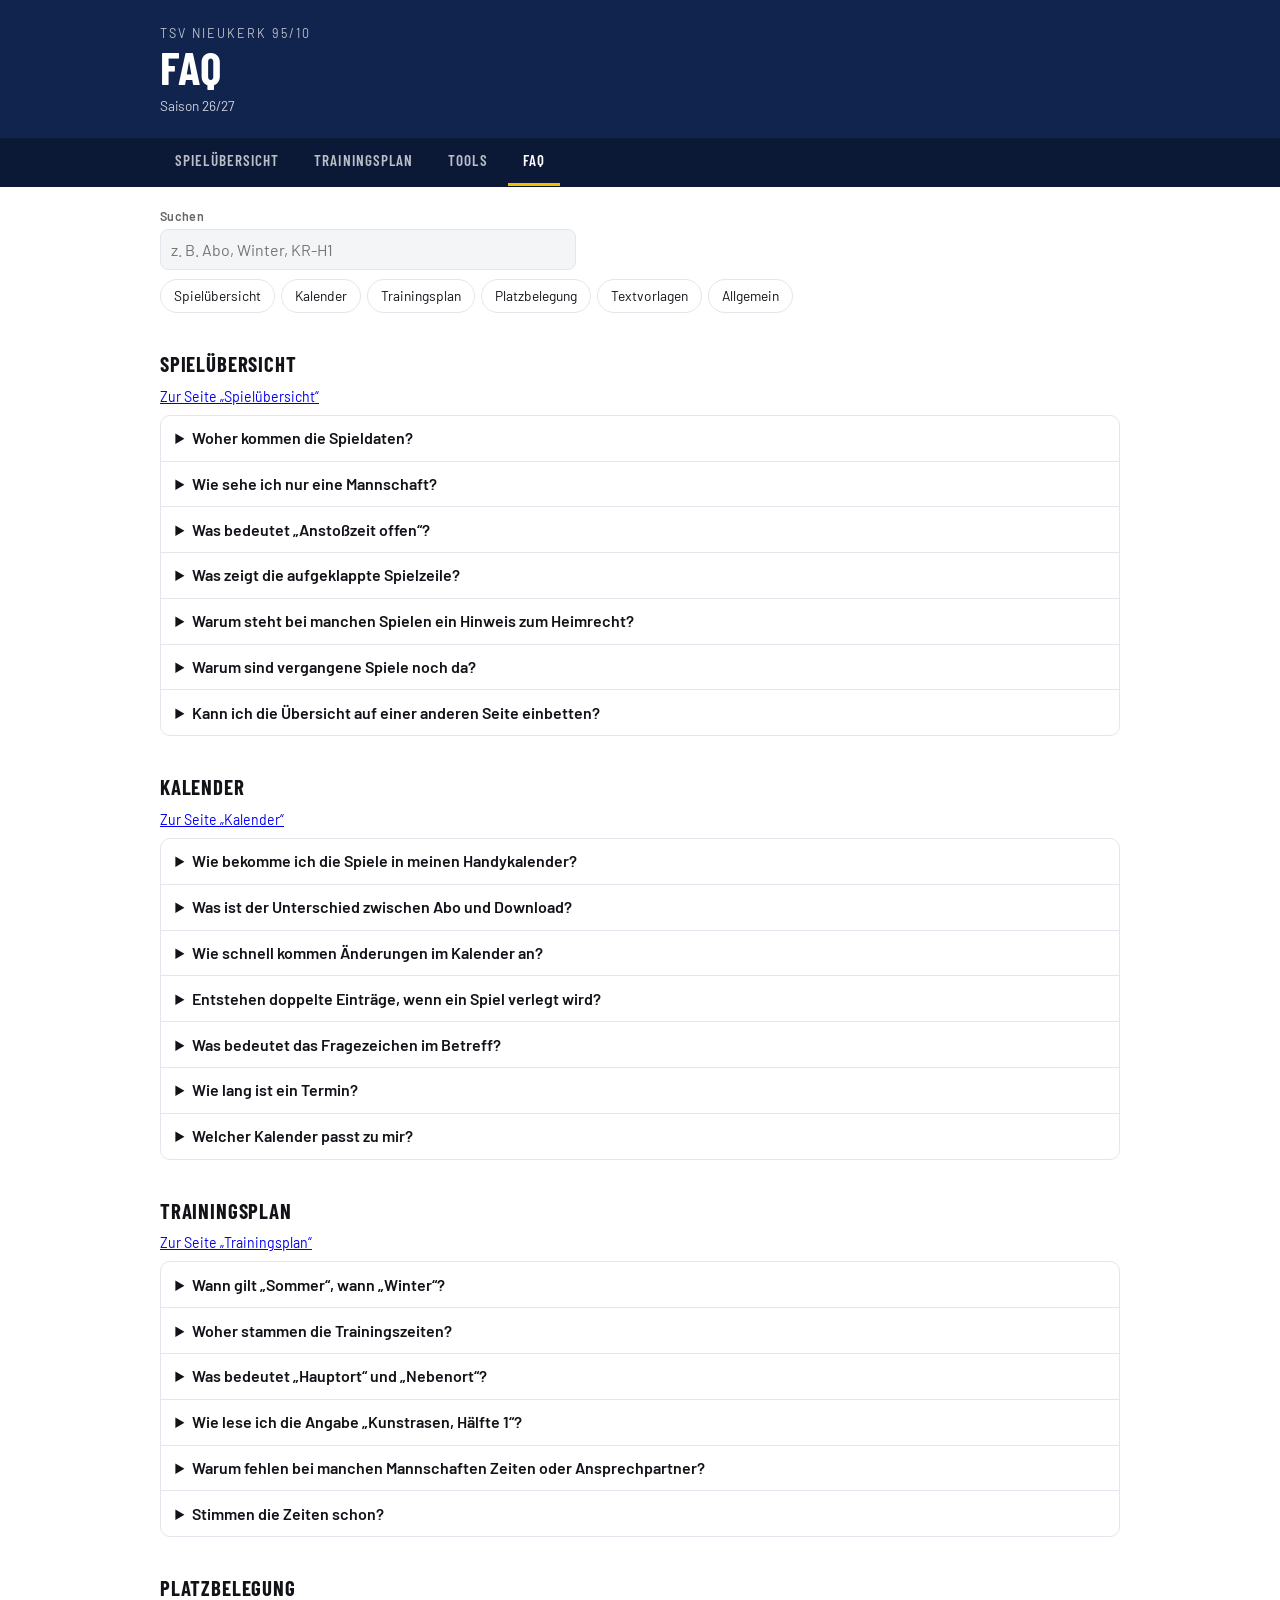
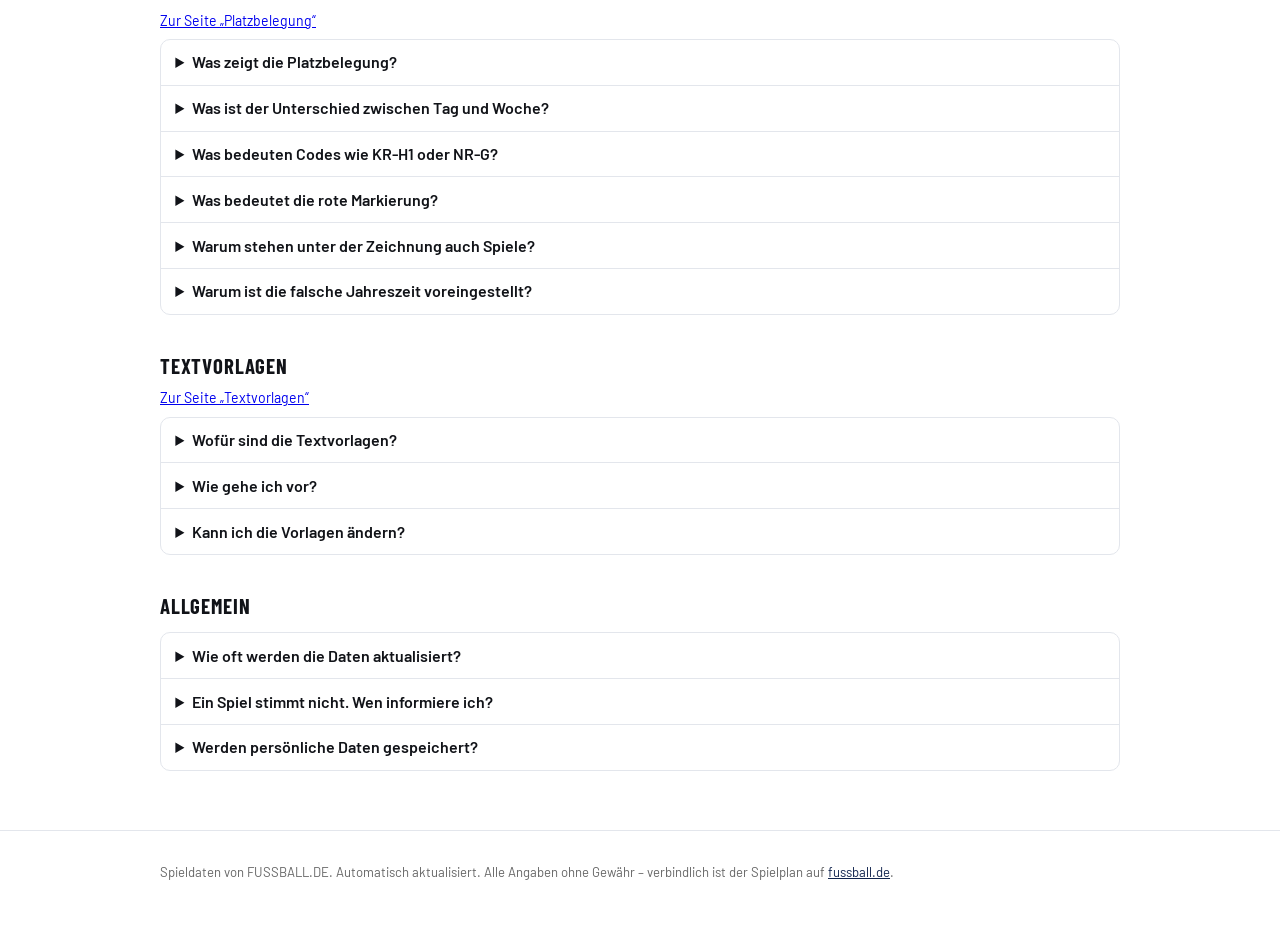
==== faq.html @ 4e0610a3 "Trainingsplan: Orte, Saisons und Platzcodes, Platzbelegung mit zwei Plätzen und Wochenplan, neue FAQ" ====
<!DOCTYPE html>
<html lang="de">
<head>
<meta charset="utf-8">
<meta name="viewport" content="width=device-width, initial-scale=1">
<title>TSV Nieukerk 95/10 – FAQ</title>
<meta name="description" content="Häufige Fragen zu Spielübersicht, Kalender, Trainingsplan, Platzbelegung und Textvorlagen.">
<meta name="theme-color" content="#11244e">
<link rel="icon" href="assets/img/favicon.svg" type="image/svg+xml">
<link rel="stylesheet" href="assets/css/fonts.css">
<link rel="stylesheet" href="assets/css/style.css">
</head>
<body>

<header class="kopf" id="kopf"></header>
<nav class="hauptnav" id="hauptnav" aria-label="Bereiche"></nav>

<main class="inhalt">
  <div id="faqbereich">
    <p class="hinweis">Einen Moment …</p>
  </div>
</main>

<footer class="fuss" id="fuss"></footer>

<script src="assets/js/seite.js"></script>
<script src="assets/js/faq.js"></script>
</body>
</html>
---- assets/css/fonts.css ----
/* Automatisch erzeugt von scripts/fetch_fonts.py.
 * Nicht von Hand aendern - stattdessen die Liste SCHRIFTEN
 * im Skript anpassen und es erneut ausfuehren.
 */

@font-face {
  font-family: 'Barlow';
  font-style: normal;
  font-weight: 400;
  font-display: swap;
  src: url('../fonts/barlow-400-normal-latin-ext.woff2') format('woff2');
  unicode-range: U+0100-02BA, U+02BD-02C5, U+02C7-02CC, U+02CE-02D7, U+02DD-02FF, U+0304, U+0308, U+0329, U+1D00-1DBF, U+1E00-1E9F, U+1EF2-1EFF, U+2020, U+20A0-20AB, U+20AD-20C4, U+2113, U+2C60-2C7F, U+A720-A7FF;
}

@font-face {
  font-family: 'Barlow';
  font-style: normal;
  font-weight: 400;
  font-display: swap;
  src: url('../fonts/barlow-400-normal-latin.woff2') format('woff2');
  unicode-range: U+0000-00FF, U+0131, U+0152-0153, U+02BB-02BC, U+02C6, U+02DA, U+02DC, U+0304, U+0308, U+0329, U+2000-206F, U+20AC, U+2122, U+2191, U+2193, U+2212, U+2215, U+FEFF, U+FFFD;
}

@font-face {
  font-family: 'Barlow';
  font-style: normal;
  font-weight: 600;
  font-display: swap;
  src: url('../fonts/barlow-600-normal-latin-ext.woff2') format('woff2');
  unicode-range: U+0100-02BA, U+02BD-02C5, U+02C7-02CC, U+02CE-02D7, U+02DD-02FF, U+0304, U+0308, U+0329, U+1D00-1DBF, U+1E00-1E9F, U+1EF2-1EFF, U+2020, U+20A0-20AB, U+20AD-20C4, U+2113, U+2C60-2C7F, U+A720-A7FF;
}

@font-face {
  font-family: 'Barlow';
  font-style: normal;
  font-weight: 600;
  font-display: swap;
  src: url('../fonts/barlow-600-normal-latin.woff2') format('woff2');
  unicode-range: U+0000-00FF, U+0131, U+0152-0153, U+02BB-02BC, U+02C6, U+02DA, U+02DC, U+0304, U+0308, U+0329, U+2000-206F, U+20AC, U+2122, U+2191, U+2193, U+2212, U+2215, U+FEFF, U+FFFD;
}

@font-face {
  font-family: 'Barlow';
  font-style: normal;
  font-weight: 700;
  font-display: swap;
  src: url('../fonts/barlow-700-normal-latin-ext.woff2') format('woff2');
  unicode-range: U+0100-02BA, U+02BD-02C5, U+02C7-02CC, U+02CE-02D7, U+02DD-02FF, U+0304, U+0308, U+0329, U+1D00-1DBF, U+1E00-1E9F, U+1EF2-1EFF, U+2020, U+20A0-20AB, U+20AD-20C4, U+2113, U+2C60-2C7F, U+A720-A7FF;
}

@font-face {
  font-family: 'Barlow';
  font-style: normal;
  font-weight: 700;
  font-display: swap;
  src: url('../fonts/barlow-700-normal-latin.woff2') format('woff2');
  unicode-range: U+0000-00FF, U+0131, U+0152-0153, U+02BB-02BC, U+02C6, U+02DA, U+02DC, U+0304, U+0308, U+0329, U+2000-206F, U+20AC, U+2122, U+2191, U+2193, U+2212, U+2215, U+FEFF, U+FFFD;
}

@font-face {
  font-family: 'Barlow Condensed';
  font-style: normal;
  font-weight: 600;
  font-display: swap;
  src: url('../fonts/barlow-condensed-600-normal-latin-ext.woff2') format('woff2');
  unicode-range: U+0100-02BA, U+02BD-02C5, U+02C7-02CC, U+02CE-02D7, U+02DD-02FF, U+0304, U+0308, U+0329, U+1D00-1DBF, U+1E00-1E9F, U+1EF2-1EFF, U+2020, U+20A0-20AB, U+20AD-20C4, U+2113, U+2C60-2C7F, U+A720-A7FF;
}

@font-face {
  font-family: 'Barlow Condensed';
  font-style: normal;
  font-weight: 600;
  font-display: swap;
  src: url('../fonts/barlow-condensed-600-normal-latin.woff2') format('woff2');
  unicode-range: U+0000-00FF, U+0131, U+0152-0153, U+02BB-02BC, U+02C6, U+02DA, U+02DC, U+0304, U+0308, U+0329, U+2000-206F, U+20AC, U+2122, U+2191, U+2193, U+2212, U+2215, U+FEFF, U+FFFD;
}

@font-face {
  font-family: 'Barlow Condensed';
  font-style: normal;
  font-weight: 700;
  font-display: swap;
  src: url('../fonts/barlow-condensed-700-normal-latin-ext.woff2') format('woff2');
  unicode-range: U+0100-02BA, U+02BD-02C5, U+02C7-02CC, U+02CE-02D7, U+02DD-02FF, U+0304, U+0308, U+0329, U+1D00-1DBF, U+1E00-1E9F, U+1EF2-1EFF, U+2020, U+20A0-20AB, U+20AD-20C4, U+2113, U+2C60-2C7F, U+A720-A7FF;
}

@font-face {
  font-family: 'Barlow Condensed';
  font-style: normal;
  font-weight: 700;
  font-display: swap;
  src: url('../fonts/barlow-condensed-700-normal-latin.woff2') format('woff2');
  unicode-range: U+0000-00FF, U+0131, U+0152-0153, U+02BB-02BC, U+02C6, U+02DA, U+02DC, U+0304, U+0308, U+0329, U+2000-206F, U+20AC, U+2122, U+2191, U+2193, U+2212, U+2215, U+FEFF, U+FFFD;
}
---- assets/css/style.css ----
/* TSV Nieukerk 95/10 - Spieluebersicht
 *
 * Farben und Schriften sind an future.tsv-nieukerk.de angelehnt, damit
 * die Seite auch per iframe auf den Mannschaftsseiten nicht auffaellt.
 * Alle Werte stehen hier oben an einer Stelle.
 */

:root {
  --navy:        #11244e;   /* Hauptfarbe, Links und Flaechen         */
  --navy-hell:   #1c3a78;   /* Symbole, zweite Ebene                  */
  --navy-dunkel: #0b1836;   /* Fusszeile der Vereinsseite             */
  --gold:        #f4bb00;   /* Vereinswappen, sparsam einsetzen       */

  --tinte:     #111318;     /* Fliesstext und gefuellte Knoepfe       */
  --leise:     #666666;
  --flaeche:   #ffffff;
  --grund:     #f4f5f7;
  --linie:     #e3e6ec;
  --zeile:     #fafbfc;

  --radius:  10px;
  --pille:   999px;
  --breite:  62rem;

  --schrift: Barlow, system-ui, -apple-system, "Segoe UI", sans-serif;
  --schrift-eng: "Barlow Condensed", Barlow, system-ui, sans-serif;
}

* { box-sizing: border-box; }

html { -webkit-text-size-adjust: 100%; }

body {
  margin: 0;
  background: var(--flaeche);
  color: var(--tinte);
  font: 16px/1.5 var(--schrift);
}

.inhalt {
  width: 100%;
  max-width: var(--breite);
  margin-inline: auto;
  padding-inline: 1rem;
}

.sr-only {
  position: absolute;
  width: 1px; height: 1px;
  padding: 0; margin: -1px;
  overflow: hidden; clip: rect(0 0 0 0);
  white-space: nowrap; border: 0;
}

/* Kopf */

.kopf {
  background: var(--navy);
  color: #fff;
  padding-block: 1.5rem 1.3rem;
}

.kopf .verein {
  margin: 0;
  font-size: .78rem;
  letter-spacing: .16em;
  text-transform: uppercase;
  color: rgba(255, 255, 255, .72);
}

.kopf h1 {
  margin: .1rem 0 .35rem;
  font-family: var(--schrift-eng);
  font-weight: 700;
  font-size: clamp(2rem, 7vw, 2.9rem);
  line-height: 1;
  letter-spacing: .01em;
  text-transform: uppercase;
}

.kopf .stand {
  margin: 0;
  font-size: .85rem;
  color: rgba(255, 255, 255, .78);
}

/* Filterleiste: vier gestaffelte Zeilen */

.filter {
  position: sticky;
  top: 0;
  z-index: 5;
  background: var(--flaeche);
  border-bottom: 1px solid var(--linie);
  box-shadow: 0 1px 0 rgba(17, 36, 78, .04);
}

.filter-zeile {
  display: flex;
  align-items: center;
  gap: .35rem;
  padding-block: .3rem;
  overflow-x: auto;
  scrollbar-width: thin;
}

.filter-zeile:first-child { padding-top: .6rem; }
.filter-zeile:last-child { padding-bottom: .6rem; }

.filter-zeile + .filter-zeile { border-top: 1px solid var(--zeile); }

.zeilen-titel {
  flex: 0 0 auto;
  width: 7.2rem;
  padding-right: .4rem;
  font-family: var(--schrift-eng);
  font-size: .82rem;
  font-weight: 600;
  letter-spacing: .07em;
  text-transform: uppercase;
  color: var(--leise);
}

.chip {
  flex: 0 0 auto;
  border: 1px solid var(--linie);
  background: var(--flaeche);
  color: var(--tinte);
  border-radius: var(--pille);
  padding: .34rem .8rem;
  font: inherit;
  font-size: .86rem;
  cursor: pointer;
  white-space: nowrap;
  transition: border-color .12s, background .12s, color .12s;
}

.chip:hover { border-color: var(--navy-hell); }

.chip[aria-pressed="true"] {
  background: var(--tinte);
  border-color: var(--tinte);
  color: #fff;
}

.chip.gruppe[aria-pressed="true"] {
  background: var(--navy);
  border-color: var(--navy);
}

/* Sprungmarken */

.sprungleiste {
  display: flex;
  gap: 1.1rem;
  padding-block: .35rem .5rem;
  border-top: 1px solid var(--linie);
  overflow-x: auto;
  scrollbar-width: none;
}

.sprungleiste a {
  flex: 0 0 auto;
  font-family: var(--schrift-eng);
  font-size: .82rem;
  font-weight: 600;
  letter-spacing: .06em;
  text-transform: uppercase;
  color: var(--navy-hell);
  text-decoration: none;
  white-space: nowrap;
}

.sprungleiste a:hover {
  color: var(--navy);
  text-decoration: underline;
}

/* Heim/Auswaerts rechtsbuendig in der ersten Zeile */

.seite {
  margin-left: auto;
  display: flex;
  gap: .25rem;
  padding-left: .8rem;
  flex: 0 0 auto;
}

.seite .chip {
  min-width: 2.6rem;
  text-align: center;
  padding-inline: .6rem;
}

/* Spieltags-Tabelle */

main { padding-block: 1.3rem 2.5rem; }

main h2 {
  font-family: var(--schrift-eng);
  font-size: 1.3rem;
  font-weight: 700;
  letter-spacing: .04em;
  text-transform: uppercase;
  margin: 2.2rem 0 .7rem;
}

.erklaerung,
.hinweis {
  color: var(--leise);
  font-size: .92rem;
  margin-top: 0;
}

.spieltage {
  width: 100%;
  border-collapse: collapse;
  border: 1px solid var(--linie);
  border-radius: var(--radius);
  overflow: hidden;
}

.spieltage th,
.spieltage td {
  text-align: left;
  vertical-align: top;
  padding: .55rem .7rem;
}

.spieltage .tag th {
  background: var(--navy);
  color: #fff;
  font-family: var(--schrift-eng);
  font-size: .9rem;
  font-weight: 600;
  letter-spacing: .07em;
  text-transform: uppercase;
}

.spieltage .tag .anzahl {
  float: right;
  font-weight: 400;
  letter-spacing: .02em;
  color: rgba(255, 255, 255, .75);
}

.spieltage .spiel td { border-top: 1px solid var(--linie); }
.spieltage tbody .tag + .spiel td { border-top: 0; }
.spieltage .spiel:hover td { background: var(--zeile); }

.sp-zeit {
  width: 4.6rem;
  font-variant-numeric: tabular-nums;
  font-weight: 600;
  white-space: nowrap;
}

.sp-zeit.offen {
  font-weight: 400;
  font-size: .8rem;
  color: var(--leise);
}

/* Die Spalte haengt sich an die laengste Bezeichnung. Auf schmalen
   Geraeten wird stattdessen gekuerzt, damit die Paarung Platz behaelt;
   der vollstaendige Name steht im title-Attribut. */
.sp-team {
  width: 1%;
  max-width: 9rem;
  font-family: var(--schrift-eng);
  font-size: .95rem;
  font-weight: 600;
  letter-spacing: .03em;
  text-transform: uppercase;
  color: var(--navy);
  white-space: nowrap;
  overflow: hidden;
  text-overflow: ellipsis;
}

/* Die Paarung ist ein Knopf: ein Klick klappt alle Angaben auf. */

.sp-paarung .partie {
  display: block;
  width: 100%;
  text-align: left;
  border: 0;
  background: none;
  padding: 0;
  font: inherit;
  font-weight: 600;
  color: inherit;
  cursor: pointer;
  overflow-wrap: anywhere;
}

.sp-paarung .partie:hover { color: var(--navy); }

.pfeil-auf {
  display: inline-block;
  margin-left: .4rem;
  color: var(--navy-hell);
  transition: transform .15s;
  font-weight: 400;
}

.spiel.auf .pfeil-auf { transform: rotate(90deg); }
.spiel.auf td { background: var(--zeile); }

/* Aufgeklappte Beschreibung */

.sp-details td {
  background: var(--zeile);
  border-top: 0 !important;
  padding: .2rem .7rem .9rem 5.3rem;
}

.sp-details dl {
  display: grid;
  grid-template-columns: 9.5rem 1fr;
  gap: .15rem .8rem;
  margin: 0 0 .7rem;
  font-size: .86rem;
}

.sp-details dt {
  color: var(--leise);
  font-weight: 600;
}

.sp-details dd {
  margin: 0;
  overflow-wrap: anywhere;
}

.sp-details .leise { color: var(--leise); }

.detail-links {
  margin: 0;
  display: flex;
  flex-wrap: wrap;
  gap: .3rem;
}

.detail-links .zeilen-knopf { margin-left: 0; }

@media (max-width: 34rem) {
  .hauptnav .unternav a { padding: .5rem .5rem; font-size: .72rem; letter-spacing: .03em; }

  .sp-details td { padding-left: .7rem; }
  .sp-details dl { grid-template-columns: 1fr; gap: 0; }
  .sp-details dt { margin-top: .4rem; }
}

/* Knopf fuer vergangene Spieltage */

.frueher { margin: 0 0 .7rem; text-align: center; }

.frueher button {
  border: 1px solid var(--linie);
  background: var(--flaeche);
  color: var(--leise);
  border-radius: var(--pille);
  padding: .4rem 1.1rem;
  font: inherit;
  font-size: .84rem;
  cursor: pointer;
}

.frueher button:hover {
  border-color: var(--navy-hell);
  color: var(--navy);
}

.sp-paarung .ort {
  display: block;
  font-weight: 400;
  font-size: .82rem;
  color: var(--leise);
  overflow-wrap: anywhere;
}

.sp-paarung .ort .stern {
  color: var(--navy-hell);
  font-weight: 700;
  cursor: help;
}

.marke {
  display: inline-block;
  font-size: .66rem;
  font-weight: 700;
  letter-spacing: .06em;
  padding: .1rem .38rem;
  border-radius: 3px;
  vertical-align: .12em;
  margin-right: .4rem;
}

.marke.h { background: var(--navy); color: #fff; }

.marke.a {
  background: transparent;
  color: var(--navy);
  box-shadow: inset 0 0 0 1px var(--navy);
}

/* Knoepfe in den aufgeklappten Details */

.zeilen-knopf {
  display: inline-flex;
  align-items: center;
  justify-content: center;
  border: 1px solid var(--linie);
  background: var(--flaeche);
  color: var(--leise);
  border-radius: var(--pille);
  padding: .24rem .62rem;
  font: inherit;
  font-size: .76rem;
  line-height: 1.4;
  text-decoration: none;
  cursor: pointer;
  margin-left: .25rem;
}

.zeilen-knopf:hover {
  border-color: var(--navy-hell);
  color: var(--navy);
}

.legende {
  margin: .7rem 0 0;
  font-size: .8rem;
  color: var(--leise);
}

.legende b { color: var(--navy-hell); }

/* Hauptnavigation zwischen den Unterseiten */

.hauptnav {
  background: var(--navy-dunkel);
  border-bottom: 1px solid var(--navy-dunkel);
}

.hauptnav-leiste {
  display: flex;
  gap: .3rem;
  overflow-x: auto;
  scrollbar-width: none;
}

.hauptnav a {
  flex: 0 0 auto;
  display: block;
  padding: .7rem .95rem;
  font-family: var(--schrift-eng);
  font-size: .95rem;
  font-weight: 600;
  letter-spacing: .07em;
  text-transform: uppercase;
  color: rgba(255, 255, 255, .72);
  text-decoration: none;
  border-bottom: 3px solid transparent;
  white-space: nowrap;
}

.hauptnav a:hover { color: #fff; }

/* Zweite Zeile: die Seiten des geoeffneten Bereichs */

.unternav {
  background: var(--navy);
  border-top: 1px solid rgba(255, 255, 255, .1);
}

.unternav-leiste {
  display: flex;
  gap: .3rem;
  overflow-x: auto;
  scrollbar-width: none;
}

.hauptnav .unternav a {
  padding: .5rem .8rem;
  font-size: .82rem;
  letter-spacing: .06em;
  border-bottom-width: 2px;
}

.hauptnav a.hier {
  color: #fff;
  border-bottom-color: var(--gold);
}

/* Kalenderseite */

/* Aufklappbare Eintraege (Kalender, Hinweise) - Optik wie eine Spielzeile */

.kal-zeilen {
  border: 1px solid var(--linie);
  border-radius: var(--radius);
  background: var(--flaeche);
  margin-bottom: 1.4rem;
  overflow: hidden;
}

.klapper + .klapper { border-top: 1px solid var(--linie); }

.klapper.auf { background: var(--zeile); }

.klapp-kopf {
  display: flex;
  align-items: center;
  justify-content: space-between;
  gap: .6rem;
  width: 100%;
  text-align: left;
  border: 0;
  background: none;
  font: inherit;
  color: inherit;
  padding: .7rem .9rem;
  cursor: pointer;
}

.klapp-kopf:hover { background: var(--zeile); }

.klapp-kopf b {
  display: block;
  font-family: var(--schrift-eng);
  font-size: 1.15rem;
  letter-spacing: .03em;
  text-transform: uppercase;
}

.klapp-unten {
  display: block;
  font-size: .82rem;
  color: var(--leise);
}

.klapper.auf > .klapp-kopf .pfeil-auf { transform: rotate(90deg); }

.klapp-inhalt { padding: .2rem .9rem .9rem; }

/* Hinweistexte: eigener Rahmen, standardmaessig zu */
.klapp-hinweise {
  border: 1px solid var(--linie);
  border-radius: var(--radius);
  margin-bottom: 1rem;
  overflow: hidden;
}

.hinweis-klapper .klapp-kopf { padding: .55rem .9rem; }
.hinweis-klapper .klapp-kopf b {
  font-family: var(--schrift);
  font-size: .95rem;
  text-transform: none;
  letter-spacing: 0;
}
.hinweis-klapper .klapp-inhalt { color: var(--leise); font-size: .92rem; }
.hinweis-klapper .klapp-inhalt p { margin: .3rem 0; }

.kal-details {
  display: flex;
  flex-wrap: wrap;
  gap: 1rem 1.5rem;
  align-items: flex-start;
}

.kal-text { flex: 1 1 16rem; min-width: 0; }

.kal-feld { display: block; font-size: .82rem; color: var(--leise); }

.kal-qr { margin: 0; text-align: center; font-size: .8rem; color: var(--leise); }

.kal-qr img {
  display: block;
  width: 150px;
  height: 150px;
  border: 1px solid var(--linie);
  border-radius: 6px;
  background: #fff;
}

.kal-knoepfe {
  margin: .6rem 0 0;
  display: flex;
  flex-wrap: wrap;
  gap: .3rem;
}

.kal-knoepfe .zeilen-knopf { margin-left: 0; }

.kal-adresse {
  width: 100%;
  margin-top: .25rem;
  font: inherit;
  font-size: .82rem;
  border: 1px solid var(--linie);
  border-radius: 6px;
  padding: .4rem .5rem;
  color: var(--tinte);
  background: var(--grund);
}

.hinweisliste {
  margin: 0;
  padding-left: 1.1rem;
  color: var(--leise);
  font-size: .9rem;
}

.hinweisliste li { margin-bottom: .3rem; }

/* Textbaustein-Seite */

.auswahlblock {
  display: grid;
  gap: 0 .8rem;
  grid-template-columns: repeat(auto-fit, minmax(16rem, 1fr));
  margin-bottom: .8rem;
}

.spielvorschau dl {
  display: grid;
  grid-template-columns: 9.5rem 1fr;
  gap: .15rem .8rem;
  margin: 0 0 1rem;
  font-size: .88rem;
  background: var(--zeile);
  border: 1px solid var(--linie);
  border-radius: var(--radius);
  padding: .8rem .9rem;
}

.spielvorschau dt { color: var(--leise); font-weight: 600; }
.spielvorschau dd { margin: 0; overflow-wrap: anywhere; }

/* Platzbelegung */

.segment { display: flex; gap: .4rem; flex-wrap: wrap; margin-top: .5rem; }

.chip[data-leer="1"] { color: var(--leise); border-style: dashed; }
.chip[data-leer="1"][aria-pressed="true"] { color: #fff; }

.platz-hinweis { margin: .8rem 0 0; font-size: .85rem; }

.platz-raster {
  display: grid;
  gap: .8rem;
  grid-template-columns: repeat(auto-fill, minmax(19rem, 1fr));
}

.platz-karte {
  background: var(--flaeche);
  border: 1px solid var(--linie);
  border-radius: var(--radius);
  padding: .7rem .8rem .8rem;
}

.platz-karte h3 {
  margin: 0 0 .5rem;
  font-family: var(--schrift-eng);
  font-size: 1.15rem;
  letter-spacing: .03em;
}

.platz-bild { display: block; width: 100%; height: auto; }

.platz-liste {
  list-style: none;
  margin: .6rem 0 0;
  padding: 0;
  font-size: .88rem;
  columns: 2;
  column-gap: 1rem;
}

.platz-liste li { break-inside: avoid; margin-bottom: .2rem; }

.punkt {
  display: inline-block;
  width: .7rem;
  height: .7rem;
  border-radius: 50%;
  margin-right: .35rem;
}

.platz-konflikt {
  margin: .6rem 0 0;
  padding: .35rem .5rem;
  border-radius: 6px;
  background: #fde8e6;
  color: #9b1c12;
  font-size: .84rem;
}

table.platz-spiele td.leise { overflow-wrap: anywhere; }
table.platz-spiele th,
table.platz-spiele td:nth-child(2),
table.platz-spiele td:nth-child(3) { white-space: nowrap; }

/* Trainingsseite */

.mannschaft-raster {
  display: grid;
  gap: .7rem;
  grid-template-columns: repeat(auto-fill, minmax(17rem, 1fr));
  margin-bottom: 1.4rem;
}

.mannschaft {
  background: var(--flaeche);
  border: 1px solid var(--linie);
  border-radius: var(--radius);
  padding: .9rem;
}

.mannschaft h3 {
  margin: 0;
  font-family: var(--schrift-eng);
  font-size: 1.2rem;
  letter-spacing: .03em;
  text-transform: uppercase;
}

.mannschaft h4 {
  margin: .9rem 0 .3rem;
  font-size: .78rem;
  font-weight: 600;
  letter-spacing: .07em;
  text-transform: uppercase;
  color: var(--leise);
}

.voller-name { margin: 0 0 .6rem; font-size: .82rem; }

table.training {
  width: 100%;
  border-collapse: collapse;
  font-size: .88rem;
}

table.training th {
  text-align: left;
  font-weight: 600;
  padding: .2rem .5rem .2rem 0;
  white-space: nowrap;
}

table.training td { padding: .2rem .5rem .2rem 0; }
table.training:not(.platz-spiele) td:nth-child(2) { white-space: nowrap; }

.trainingshinweis {
  margin: .5rem 0 0;
  font-size: .82rem;
  color: var(--leise);
}

.kontakte {
  list-style: none;
  margin: 0;
  padding: 0;
  font-size: .88rem;
}

.kontakte li { margin-bottom: .35rem; }

.kontaktweg {
  display: block;
  font-size: .82rem;
  color: var(--leise);
  overflow-wrap: anywhere;
}

.kontakte a { color: var(--navy); }

.kontakte.orte li { margin-bottom: .45rem; }

.mannschaft-links {
  margin: .8rem 0 0;
  display: flex;
  gap: .3rem;
  flex-wrap: wrap;
}

.mannschaft-links .zeilen-knopf { margin-left: 0; }

.leise { color: var(--leise); }

code {
  font-family: ui-monospace, "Cascadia Mono", Menlo, Consolas, monospace;
  font-size: .9em;
  background: var(--grund);
  padding: .05rem .25rem;
  border-radius: 4px;
}

/* Fuss und Hinweise */

.fuss {
  border-top: 1px solid var(--linie);
  padding-block: 1.2rem 2rem;
  font-size: .82rem;
  color: var(--leise);
}

.fuss a { color: var(--navy); }

.warnung {
  background: #fff8e2;
  border: 1px solid #e8d08a;
  color: #5b4406;
  border-radius: var(--radius);
  padding: .7rem .9rem;
  font-size: .88rem;
  margin-bottom: 1rem;
}

/* Eingebettet per iframe: Kopf und Fuss der Vereinsseite ueberlassen */

body.eingebettet .kopf,
body.eingebettet .hauptnav,
body.eingebettet .fuss { display: none; }

body.eingebettet main { padding-top: .9rem; }

/* Schmale Geraete */

@media (max-width: 34rem) {
  .spieltage th,
  .spieltage td { padding: .5rem .4rem; }

  .sp-zeit { width: 3.5rem; font-size: .95rem; }
  .sp-team { max-width: 4.4rem; font-size: .82rem; }
  .zeilen-knopf { padding: .22rem .45rem; font-size: .72rem; }
  .zeilen-titel { width: 5.1rem; font-size: .72rem; letter-spacing: .04em; }
  .filter-zeile { gap: .28rem; }

  /* Spielort nur angedeutet; vollstaendig steht er beim Aufklappen. */
  .sp-paarung .ort {
    display: -webkit-box;
    -webkit-line-clamp: 2;
    -webkit-box-orient: vertical;
    overflow: hidden;
  }
}

/* Textgenerator */

.tg-huelle {
  position: fixed;
  inset: 0;
  z-index: 50;
  background: rgba(11, 24, 54, .5);
  display: flex;
  align-items: flex-end;
  justify-content: center;
  padding: 1rem;
}

.tg-huelle[hidden] { display: none; }

@media (min-width: 40rem) {
  .tg-huelle { align-items: center; }
}

.tg-fenster {
  background: var(--flaeche);
  border-radius: var(--radius);
  width: 100%;
  max-width: 40rem;
  max-height: 92vh;
  overflow-y: auto;
  padding: 1rem 1.1rem 1.1rem;
  box-shadow: 0 18px 50px rgba(11, 24, 54, .3);
}

.tg-kopf {
  display: flex;
  align-items: center;
  justify-content: space-between;
  gap: 1rem;
}

.tg-kopf h3 {
  margin: 0;
  font-family: var(--schrift-eng);
  font-size: 1.25rem;
  font-weight: 700;
  letter-spacing: .04em;
  text-transform: uppercase;
}

.tg-schliessen {
  border: 0;
  background: none;
  color: var(--leise);
  font-size: 1.6rem;
  line-height: 1;
  cursor: pointer;
  padding: 0 .2rem;
}

.tg-spiel {
  margin: .2rem 0 .9rem;
  font-size: .88rem;
  color: var(--leise);
}

.tg-feld { display: block; margin-bottom: .6rem; }

.tg-feld > span {
  display: block;
  font-size: .78rem;
  font-weight: 600;
  letter-spacing: .03em;
  color: var(--leise);
  margin-bottom: .2rem;
}

.tg-feld input,
.tg-feld select,
.tg-feld textarea {
  width: 100%;
  font: inherit;
  color: var(--tinte);
  background: var(--grund);
  border: 1px solid var(--linie);
  border-radius: 8px;
  padding: .45rem .6rem;
}

.tg-feld textarea {
  font-family: ui-monospace, "Cascadia Mono", Menlo, Consolas, monospace;
  font-size: .85rem;
  line-height: 1.45;
  resize: vertical;
}

.tg-felder {
  display: grid;
  gap: 0 .6rem;
  grid-template-columns: repeat(auto-fit, minmax(13rem, 1fr));
}

.tg-steuerung {
  border-bottom: 1px solid var(--linie);
  margin-bottom: .9rem;
}

.tg-fuss {
  display: flex;
  align-items: center;
  justify-content: flex-end;
  gap: .5rem;
  flex-wrap: wrap;
}

.tg-meldung {
  margin-right: auto;
  font-size: .82rem;
  color: var(--navy);
}

.tg-knopf {
  border: 1px solid var(--linie);
  background: var(--flaeche);
  color: var(--tinte);
  border-radius: var(--pille);
  padding: .5rem 1.1rem;
  font: inherit;
  font-size: .88rem;
  cursor: pointer;
}

.tg-knopf.tg-haupt {
  background: var(--tinte);
  border-color: var(--tinte);
  color: #fff;
}

.tg-knopf:hover { border-color: var(--navy-hell); }

/* Platzbelegung: zwei Plaetze, Wochenplan */

.schalter { display: flex; flex-wrap: wrap; gap: .4rem 1.4rem; }

.platz-paar { display: grid; gap: .6rem; }
.platz-paar-2 { grid-template-columns: 1fr 1fr; }
.platz-eins { margin: 0; }
.platz-eins figcaption {
  font-size: .8rem;
  font-weight: 600;
  color: var(--leise);
  margin-bottom: .2rem;
}
.platz-frei { margin: .1rem 0 0; font-size: .8rem; text-align: center; }

.platz-raster:has(.platz-paar-2) {
  grid-template-columns: repeat(auto-fill, minmax(26rem, 1fr));
}

.platz-wochenkarte {
  background: var(--flaeche);
  border: 1px solid var(--linie);
  border-radius: var(--radius);
  padding: .7rem .8rem .8rem;
  margin-bottom: .8rem;
}
.platz-wochenkarte h3 {
  margin: 0 0 .5rem;
  font-family: var(--schrift-eng);
  font-size: 1.15rem;
  letter-spacing: .03em;
}
.platz-scroll { overflow-x: auto; padding-bottom: .8rem; }
.platz-woche { display: flex; min-width: 34rem; }
.platz-achse { flex: 0 0 2.6rem; }
.platz-tag { flex: 1 1 0; min-width: 0; border-left: 1px solid var(--linie); }
.platz-tagkopf {
  text-align: center;
  font-weight: 700;
  font-size: .85rem;
  padding: .25rem 0;
  border-bottom: 1px solid var(--linie);
}
.platz-tagkopf.heute { color: var(--navy-hell); }
.platz-tagfeld {
  position: relative;
  background-image: repeating-linear-gradient(to bottom,
    transparent 0, transparent calc(63px - 1px), var(--linie) 63px);
}
.platz-achse .platz-tagfeld { background: none; }
.platz-achse span {
  position: absolute;
  right: .3rem;
  transform: translateY(-50%);
  font-size: .7rem;
  color: var(--leise);
}
.platz-block {
  position: absolute;
  box-sizing: border-box;
  color: #fff;
  border: 1px solid #fff;
  border-radius: 4px;
  padding: .1rem .25rem;
  overflow: hidden;
  font-size: .72rem;
  line-height: 1.15;
}
.platz-block b { display: block; }
.platz-block span { opacity: .85; }

@media (max-width: 34rem) {
  .platz-paar-2 { grid-template-columns: 1fr; }
}

/* FAQ */

.faq-suche { display: block; max-width: 26rem; margin-bottom: .6rem; }
.faq-suche input { width: 100%; box-sizing: border-box; }
.faq-sprung { margin-bottom: 1rem; }
.faq-sprung .chip { text-decoration: none; }
.faq-gruppe { margin-bottom: 1.2rem; scroll-margin-top: 1rem; }
.faq-zur-seite { margin: -.3rem 0 .5rem; font-size: .88rem; }
.faq-liste {
  border: 1px solid var(--linie);
  border-radius: var(--radius);
  background: var(--flaeche);
  overflow: hidden;
}
.faq-frage + .faq-frage { border-top: 1px solid var(--linie); }
.faq-frage summary {
  cursor: pointer;
  padding: .65rem .9rem;
  font-weight: 600;
}
.faq-frage summary:hover { background: var(--zeile); }
.faq-frage[open] { background: var(--zeile); }
.faq-antwort { padding: 0 .9rem .7rem; }
.faq-antwort p { margin: .3rem 0; }
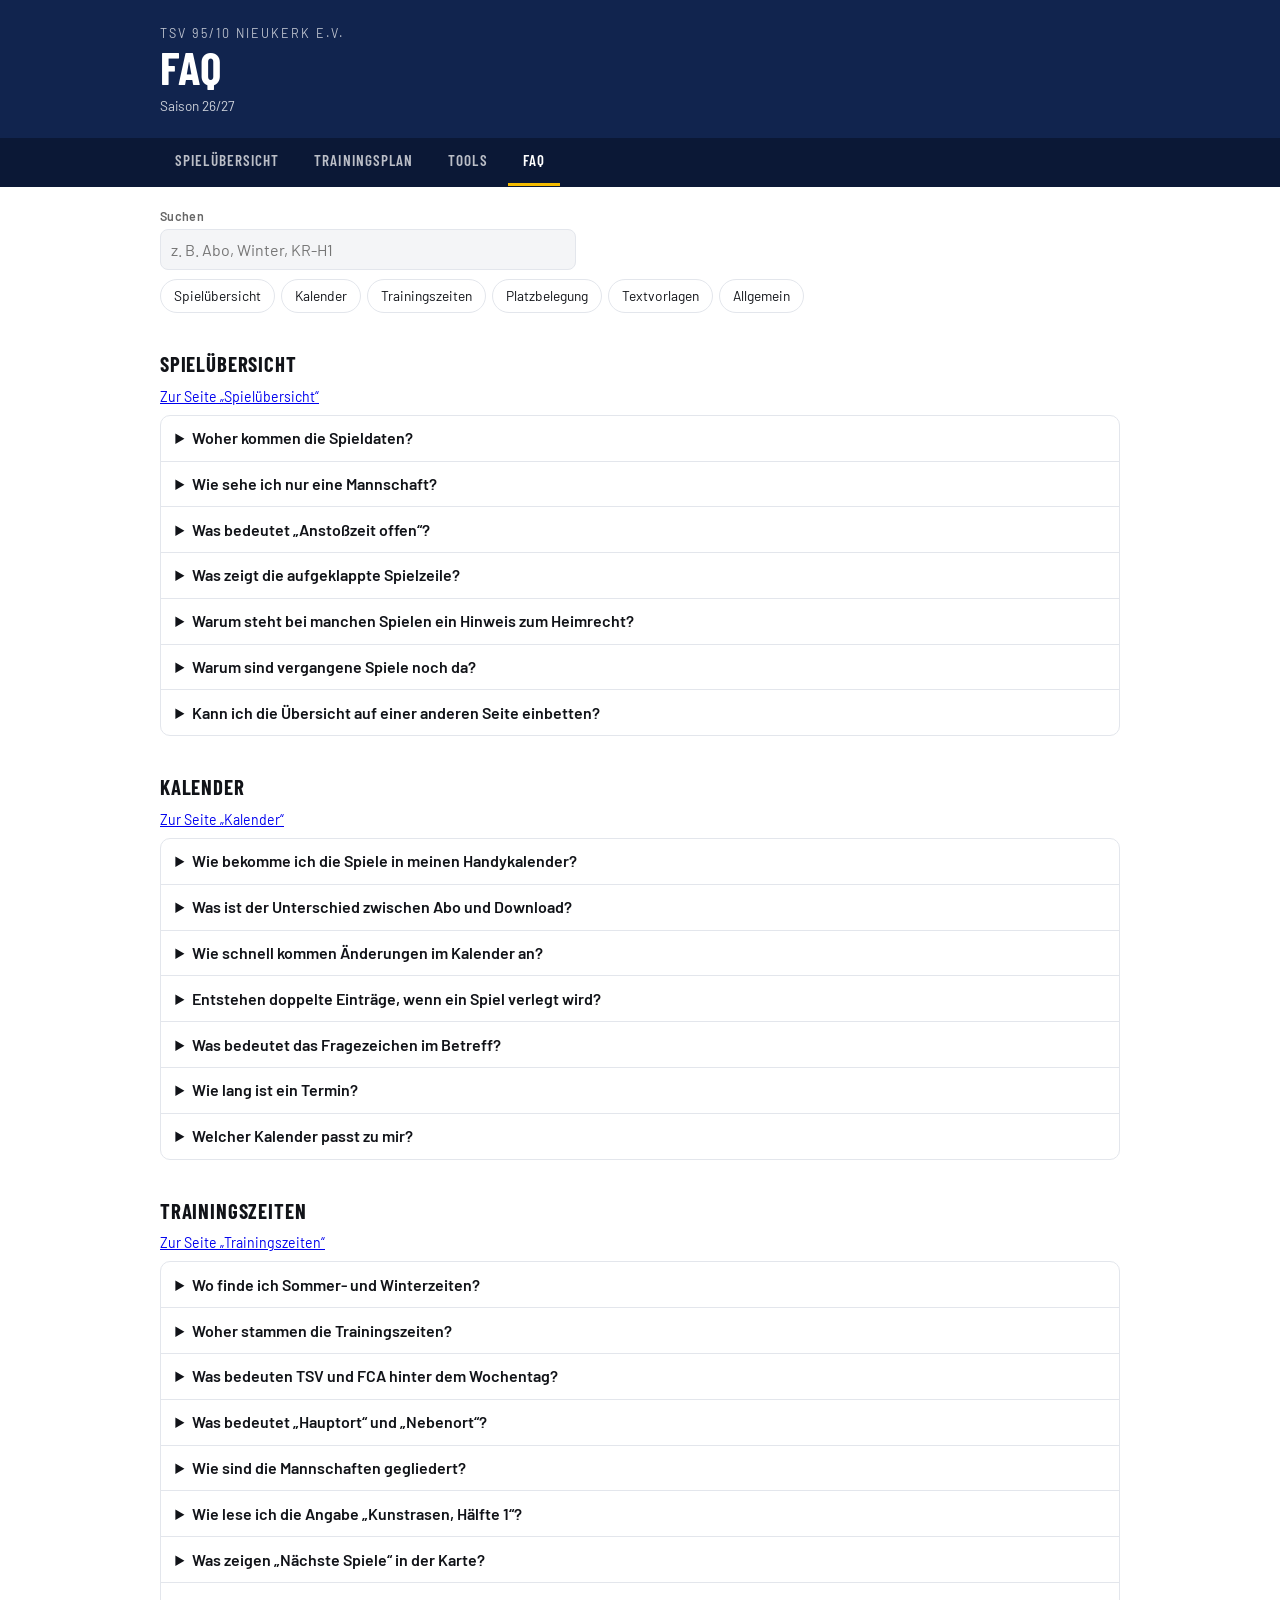
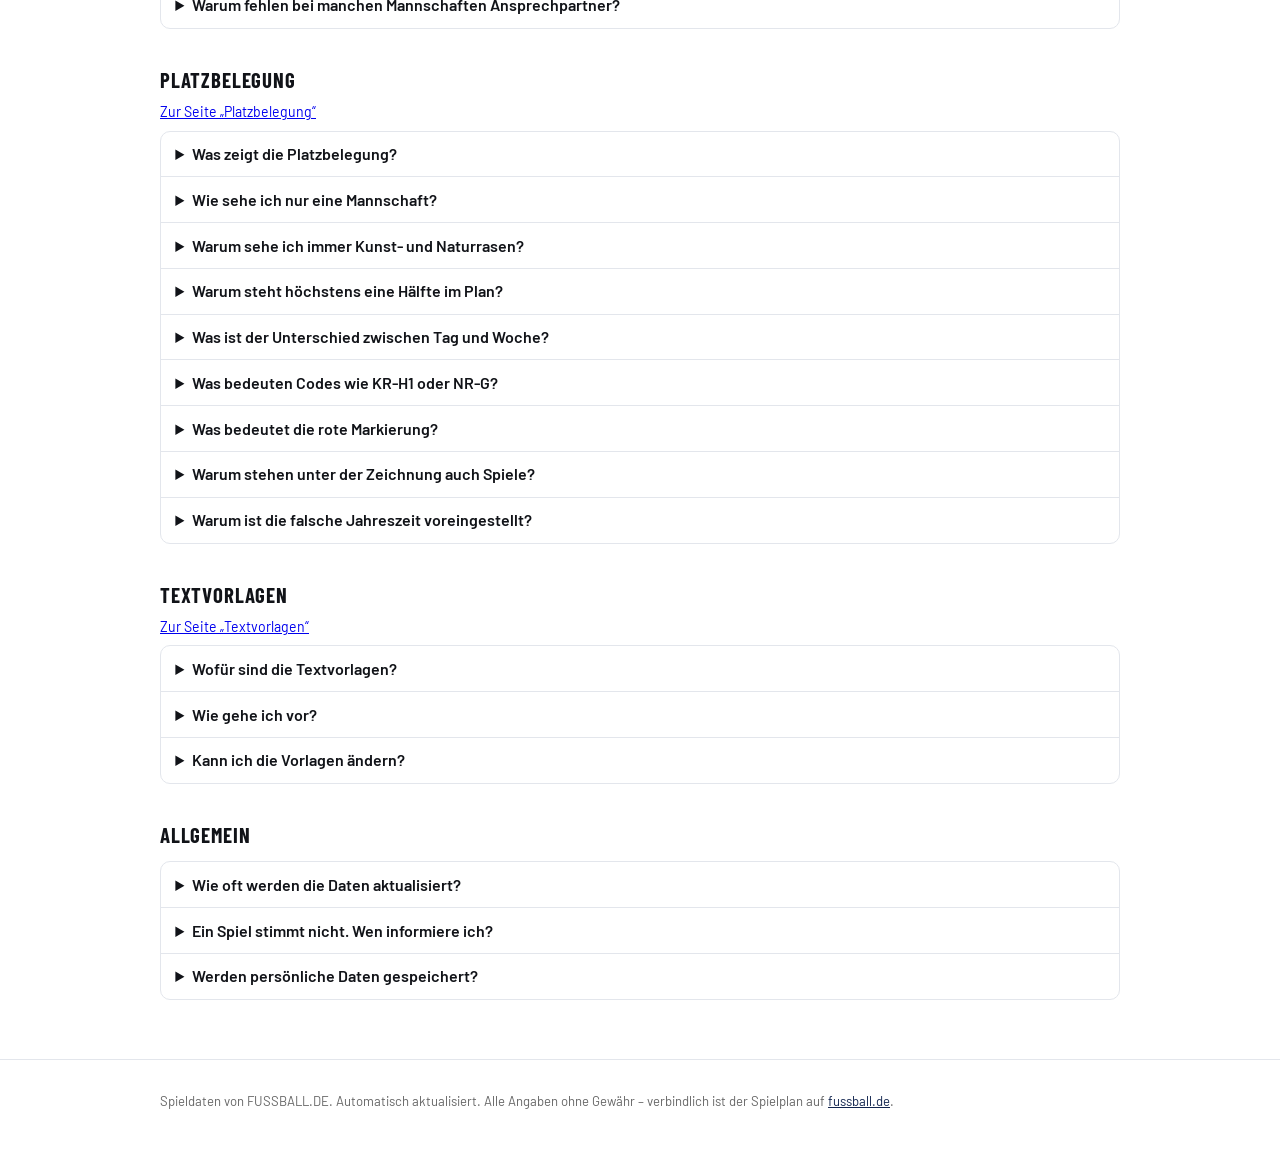
==== commit aa4e61a7: "Platzbelegung: Platzteile-Grafik nach Skizze, Drittel-Geometrie, Winterzeiten" ====
--- a/faq.html
+++ b/faq.html
@@ -3,7 +3,7 @@
 <head>
 <meta charset="utf-8">
 <meta name="viewport" content="width=device-width, initial-scale=1">
-<title>TSV Nieukerk 95/10 – FAQ</title>
+<title>TSV 95/10 Nieukerk e.V. – FAQ</title>
 <meta name="description" content="Häufige Fragen zu Spielübersicht, Kalender, Trainingsplan, Platzbelegung und Textvorlagen.">
 <meta name="theme-color" content="#11244e">
 <link rel="icon" href="assets/img/favicon.svg" type="image/svg+xml">
--- a/assets/css/style.css
+++ b/assets/css/style.css
@@ -668,7 +668,7 @@
   letter-spacing: .03em;
 }
 
-.platz-bild { display: block; width: 100%; height: auto; }
+.platz-bild { display: block; width: 100%; max-width: 11rem; height: auto; margin-inline: auto; }
 
 .platz-liste {
   list-style: none;
@@ -1084,3 +1084,174 @@
 .faq-frage[open] { background: var(--zeile); }
 .faq-antwort { padding: 0 .9rem .7rem; }
 .faq-antwort p { margin: .3rem 0; }
+
+/* Platzbelegung: Auswahl, andere Orte, ausgeblendete Eintraege */
+.platz-liste li.fern { opacity: .55; }
+.platz-block.fern { opacity: .5; }
+.platz-extern { margin-top: 1rem; }
+.platz-wochenkarte .platz-scroll + p, .platz-wochenkarte > p { margin: .2rem 0 0; }
+.platz-ende { margin-top: .8rem; }
+.platz-ende .platz-woche { min-width: 0; max-width: 18rem; }
+
+/* Trainingszeiten: Bereiche, Jahreszeiten, naechste Spiele */
+.bereich-hinweis { margin: -.4rem 0 .7rem; font-size: .88rem; }
+.mannschaft h4.saison-kopf { margin-top: .9rem; }
+.abk { font-weight: 400; color: var(--leise); font-size: .85em; }
+.marke-aktuell,
+.marke-beispiel,
+.marke-jsg {
+  display: inline-block;
+  font-family: var(--schrift);
+  font-size: .68rem;
+  font-weight: 700;
+  letter-spacing: .03em;
+  text-transform: uppercase;
+  border-radius: 4px;
+  padding: .05rem .35rem;
+  vertical-align: middle;
+}
+.marke-aktuell { background: var(--navy); color: #fff; }
+.marke-beispiel { background: #fff3cd; color: #7a5b00; }
+.marke-jsg { background: var(--zeile); color: var(--navy); border: 1px solid var(--linie); }
+.spieltage.kompakt { font-size: .9rem; }
+.spieltage.kompakt th,
+.spieltage.kompakt td { padding: .4rem .5rem; }
+.spieltage.kompakt .sp-team {
+  width: 1%;
+  font-family: var(--schrift);
+  text-transform: none;
+  letter-spacing: 0;
+  font-size: .85rem;
+}
+.spieltage.kompakt .sp-paarung .ort { display: none; }
+.spieltage.kompakt .sp-details td { padding-left: .5rem; }
+.spieltage.kompakt .sp-details dl { grid-template-columns: 1fr; gap: 0; font-size: .85rem; }
+.spieltage.kompakt .sp-details dt { margin-top: .35rem; }
+.spieltage.kompakt .sp-team { max-width: none; overflow: visible; }
+.anlage { margin: 0 0 .8rem; font-size: .85rem; }
+.mannschaft h4.saison-kopf { color: var(--leise); }
+.mannschaft h4.saison-kopf.aktuell { color: var(--navy); }
+
+.neben-info { margin: .35rem 0 0; font-size: .82rem; }
+
+.mannschaft h4 + p.leise { margin: .2rem 0 .6rem; font-size: .85rem; }
+
+table.training tr.einheit th, table.training tr.einheit td { padding-bottom: 0; }
+table.training tr.platzzeile td { padding: 0 0 .45rem; font-size: .85rem; white-space: normal !important; }
+table.training tr.platzzeile td:first-child { padding-left: 0; }
+
+.spieltage.kompakt th, .spieltage.kompakt td { padding: .25rem .4rem; }
+.spieltage.kompakt { font-size: .85rem; }
+
+/* Kinderfestival-Marke (Ball mit Funken) */
+.marke.festival { padding: .1rem .25rem; line-height: 0; }
+.marke.festival svg { width: 1.05rem; height: 1.05rem; vertical-align: middle; }
+
+/* Kompakte Listen: Spielname nie umbrechen, sondern kuerzen */
+.spieltage.kompakt .sp-paarung { max-width: 0; width: 100%; }
+.spieltage.kompakt .sp-paarung .partie {
+  display: flex; align-items: center; overflow: hidden; overflow-wrap: normal;
+}
+.spieltage.kompakt .sp-name {
+  white-space: nowrap; overflow: hidden; text-overflow: ellipsis; min-width: 0;
+}
+.spieltage.kompakt .marke { flex: none; }
+.spieltage.kompakt .pfeil-auf { flex: none; }
+
+.marke.festival svg { width: 1.3rem; height: 1.2rem; }
+
+/* Jahreszeiten als abgesetzte Boxen */
+.saison-box {
+  margin: .8rem 0 0;
+  padding: .2rem .8rem .7rem;
+  border: 1px solid var(--linie);
+  border-radius: 8px;
+  background: var(--zeile);
+}
+.saison-box.aktuell { background: #e8eef7; border-color: #c5d2e6; }
+.saison-box .saison-kopf { margin-top: .6rem; }
+
+/* Seite Sportanlage */
+.anlage-foto { margin: 0 0 1rem; }
+.anlage-foto img { display: block; width: 100%; height: auto; border-radius: 8px; border: 1px solid var(--linie); }
+.anlage-foto figcaption { margin-top: .3rem; font-size: .78rem; color: var(--leise); }
+.anlage-platzhalter {
+  padding: 2.5rem 1rem; text-align: center; color: var(--leise);
+  border: 2px dashed var(--linie); border-radius: 8px; background: var(--zeile);
+}
+.anlage-adresse .anschrift { line-height: 1.5; }
+.anlage-liste { list-style: none; padding: 0; margin: 0 0 1rem; }
+.anlage-liste li { padding: .5rem 0; border-top: 1px solid var(--linie); }
+.anlage-liste li span { display: block; color: var(--leise); font-size: .9rem; }
+.einleitung { font-size: 1.05rem; }
+.anlage-foto img[hidden] { display: none; }
+.anlage-foto.klein { margin: .3rem 0 .6rem; }
+.anlage-foto.klein .anlage-platzhalter { padding: 1.6rem 1rem; font-size: .9rem; }
+
+/* Wochenuebersicht der Platzbelegung */
+.wt-saison h3 { margin: 1rem 0 .4rem; }
+.wt-rahmen { overflow-x: auto; margin: 0 0 1rem; border: 1px solid var(--linie); border-radius: 8px; }
+.wochentabelle { width: 100%; border-collapse: collapse; font-size: .85rem; min-width: 28rem; }
+.wochentabelle th, .wochentabelle td { padding: .45rem .6rem; text-align: left; vertical-align: top; border-top: 1px solid var(--linie); }
+.wochentabelle thead th { border-top: 0; background: var(--zeile); font-size: .75rem; letter-spacing: .04em; text-transform: uppercase; color: var(--leise); }
+.wochentabelle tbody th { white-space: nowrap; font-weight: 600; background: var(--zeile); width: 1%; }
+.wochentabelle td.leer { color: var(--linie); }
+.wt-eintrag + .wt-eintrag { margin-top: .3rem; }
+.wt-zeit { font-variant-numeric: tabular-nums; color: var(--navy); }
+.wt-eintrag.streit { color: #b3261e; }
+
+.wt-eintrag .wt-zeit { font-weight: 600; }
+.wt-eintrag .wt-wer { margin-top: .05rem; }
+.legende-reihe { display: flex; flex-wrap: wrap; gap: 1.5rem; margin: .5rem 0 1rem; }
+.legende-teil { margin: 0; text-align: center; }
+.legende-bild { width: 5.5rem; height: auto; display: block; margin: 0 auto .3rem; }
+.legende-teil figcaption { font-size: .85rem; }
+.wt-eintrag .wt-zeit { white-space: nowrap; }
+
+/* Tagesplan: Zeitleiste */
+.tg-wahl { margin: .3rem 0 .5rem; }
+.tg-saison h3 { margin: 1rem 0 .4rem; }
+.tg-rahmen { overflow-x: auto; border: 1px solid var(--linie); border-radius: 8px; margin-bottom: 1rem; }
+.tg { font-size: .78rem; }
+.tg-zeile { display: flex; border-top: 1px solid rgba(0,0,0,.15); }
+.tg-label {
+  position: sticky; left: 0; z-index: 3; flex: none; width: 96px;
+  display: flex; flex-direction: column; justify-content: space-around;
+  padding: 0 .5rem; font-weight: 600; box-sizing: border-box;
+  border-right: 1px solid rgba(0,0,0,.2);
+}
+.tg-label span { display: flex; align-items: center; flex: 1; }
+.tg-label span + span { border-top: 1px dashed rgba(0,0,0,.25); }
+.tg-flaeche { position: relative; flex: none; }
+.tg-achse { border-top: 0; height: 26px; background: var(--zeile); }
+.tg-achse .tg-label { justify-content: center; background: var(--zeile); }
+.tg-achse .tg-flaeche span { position: absolute; top: 5px; transform: translateX(-50%); color: var(--leise); font-variant-numeric: tabular-nums; }
+.tg-achse .tg-flaeche span:first-child { transform: none; margin-left: 3px; }
+.tg-kopf { padding: .2rem .5rem; font-weight: 700; font-size: .72rem; letter-spacing: .05em; text-transform: uppercase; background: var(--navy); color: #fff; position: sticky; left: 0; }
+.tg-balken {
+  position: absolute; box-sizing: border-box; padding: 2px 5px; overflow: hidden;
+  color: #fff; border: 1px solid #fff; border-radius: 3px; line-height: 1.25;
+  text-align: center; display: flex; flex-direction: column; justify-content: center;
+}
+.tg-balken.klein { flex-direction: row; align-items: center; justify-content: center; gap: .3rem; padding: 0 4px; white-space: nowrap; }
+.tg-balken span { opacity: .92; font-size: .72rem; }
+.tg-balken i { font-size: .7rem; opacity: .9; }
+.tg-balken.streit { outline: 2px dashed #b3261e; outline-offset: -2px; box-shadow: 0 0 0 2px #fff, 0 0 0 4px #b3261e; z-index: 2; }
+
+/* Tagesplan ohne Scrollleisten: die Zeitachse richtet sich nach der Breite */
+.pb-nav { margin: .8rem 0 .4rem; }
+.tg-rahmen { overflow: hidden; }
+.tg { width: 100%; }
+.tg-label { width: 96px; }
+.tg-flaeche { flex: 1 1 auto; min-width: 0; }
+.tg-achse .tg-flaeche span.halb { color: #8a95a3; }
+.tg-balken b { white-space: nowrap; overflow: hidden; text-overflow: ellipsis; max-width: 100%; }
+.tg-balken span { white-space: nowrap; }
+@media (max-width: 640px) {
+  .tg-label { width: 58px; padding: 0 .3rem; font-size: .68rem; }
+  .tg-achse .tg-flaeche span.halb { display: none; }
+  .tg { font-size: .7rem; }
+  .tg-balken { padding: 2px 2px; }
+  .tg-balken span { font-size: .6rem; }
+  .tg-balken i { display: none; }
+}
